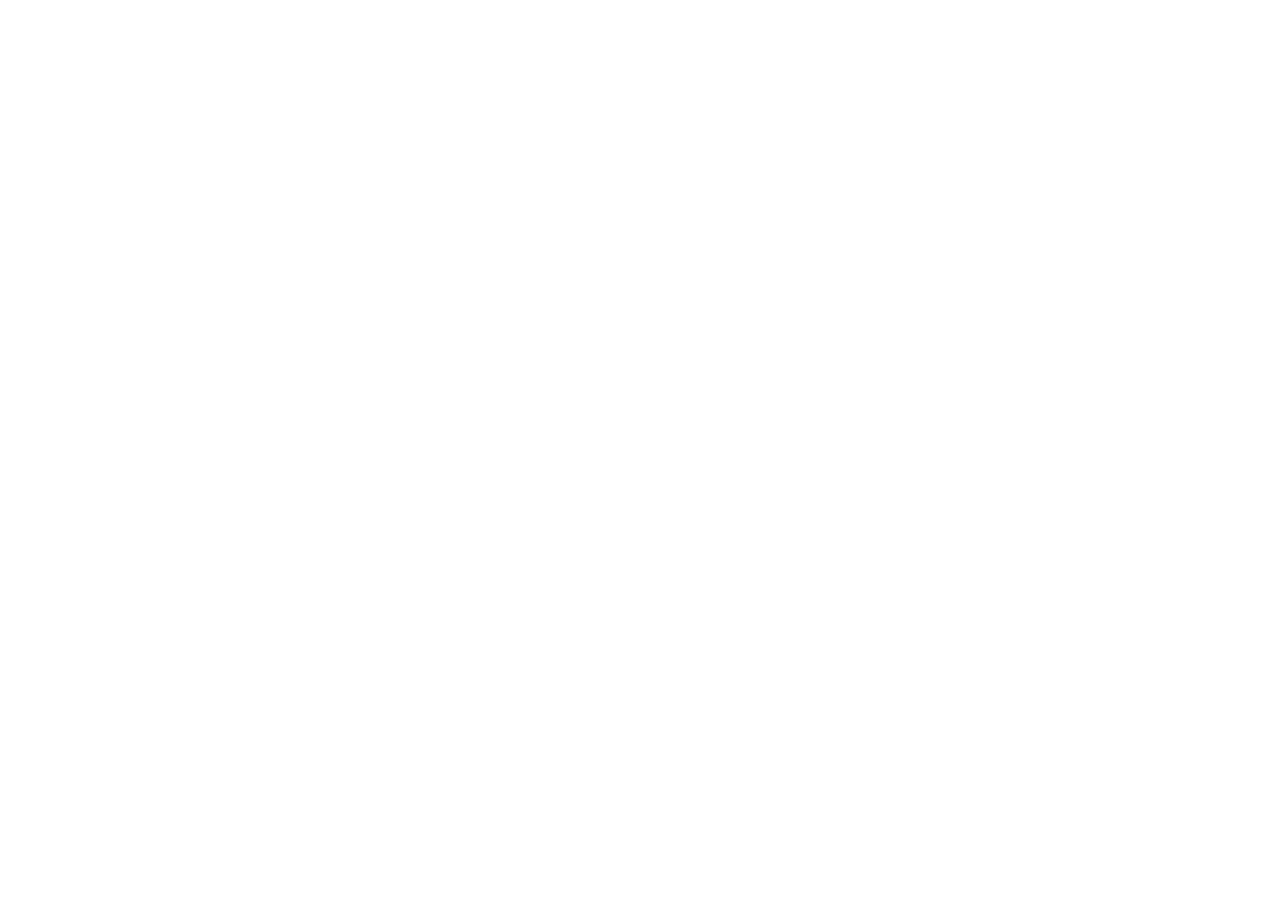
==== index.html @ 38191dbe "Initial commit" ====
<!DOCTYPE html>
<html lang="en">
<head>
  <meta charset="UTF-8">
  <meta http-equiv="X-UA-Compatible" content="IE=edge">
  <meta name="viewport" content="width=device-width, initial-scale=1.0">
  <title>Tegyünk a Bolygónkért</title>
</head>
<body>
  
</body>
</html>
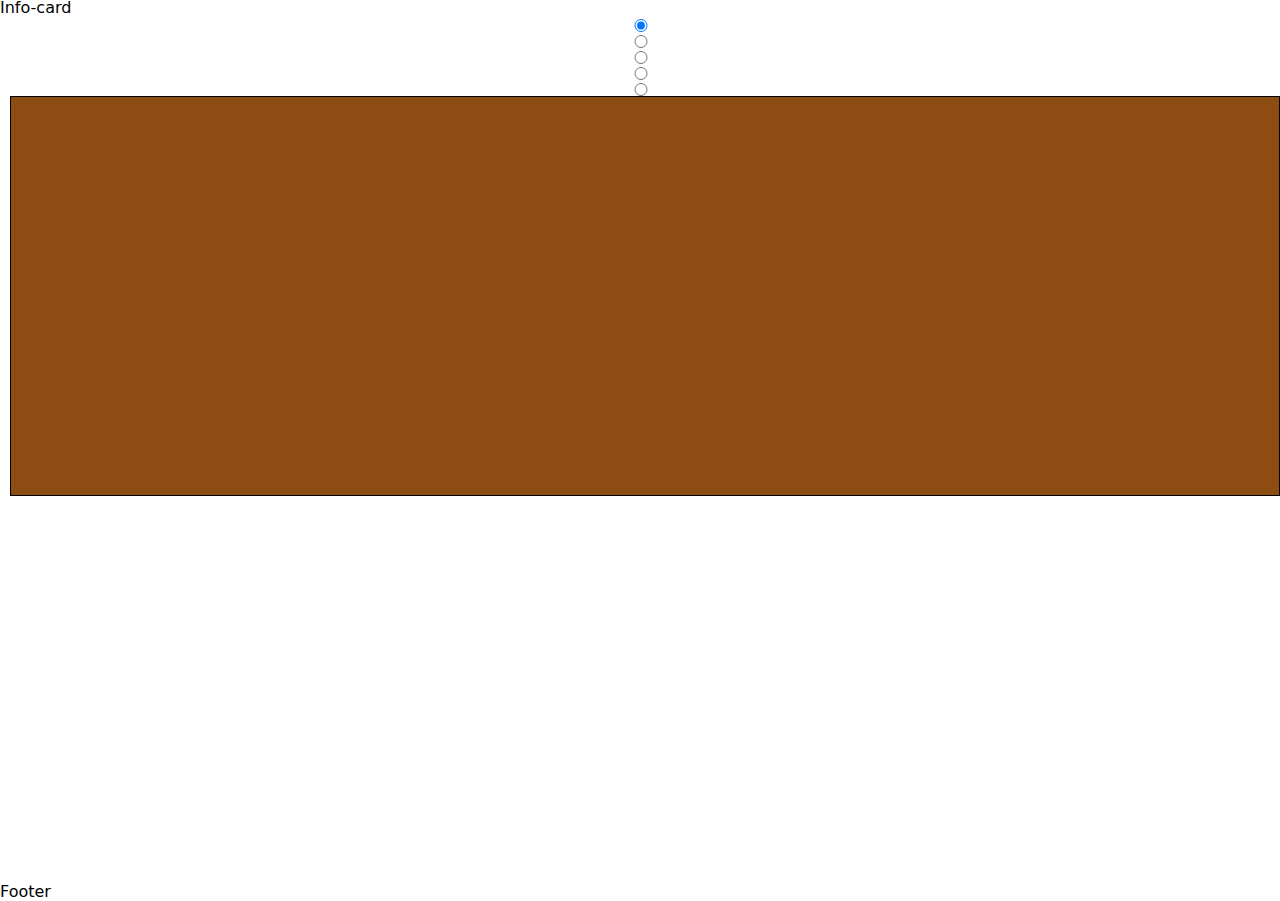
==== commit d6a2ebcf: "Add basic topic tab functionality" ====
--- a/index.html
+++ b/index.html
@@ -5,8 +5,41 @@
   <meta http-equiv="X-UA-Compatible" content="IE=edge">
   <meta name="viewport" content="width=device-width, initial-scale=1.0">
   <title>Tegyünk a Bolygónkért</title>
+  <link rel="stylesheet" href="style.css">
 </head>
 <body>
-  
+  <header>
+    
+  </header>
+
+  <main id="main">
+    <section class="info-class">Info-card</section>
+
+    
+    <input type="radio" value="1" name="topic-tab" id="land" checked />
+    <input type="radio" value="2" name="topic-tab" id="water" />
+    <input type="radio" value="3" name="topic-tab" id="climate" />
+    <input type="radio" value="4" name="topic-tab" id="animals" />
+    <input type="radio" value="5" name="topic-tab" id="substitution" />
+
+    <nav>
+      <label for="land" class="tab-label"></label>
+      <label for="water" class="tab-label"></label>
+      <label for="climate" class="tab-label"></label>
+      <label for="animals" class="tab-label"></label>
+      <label for="substitution" class="tab-label"></label>
+    </nav>
+
+    <section class="land topic"></section>
+    <section class="water topic"></section>
+    <section class="climate topic"></section>
+    <section class="animals topic"></section>
+    <section class="substitution topic"></section>
+    
+  </main>
+
+  <footer id='footer'>
+    <div>Footer</div>
+  </footer>
 </body>
 </html>--- a/style.css
+++ b/style.css
@@ -0,0 +1,120 @@
+/* http://meyerweb.com/eric/tools/css/reset/ 
+   v2.0 | 20110126
+   License: none (public domain)
+*/
+
+html, body, div, span, applet, object, iframe,
+h1, h2, h3, h4, h5, h6, p, blockquote, pre,
+a, abbr, acronym, address, big, cite, code,
+del, dfn, em, img, ins, kbd, q, s, samp,
+small, strike, strong, sub, sup, tt, var,
+b, u, i, center,
+dl, dt, dd, ol, ul, li,
+fieldset, form, label, legend,
+table, caption, tbody, tfoot, thead, tr, th, td,
+article, aside, canvas, details, embed, 
+figure, figcaption, footer, header, hgroup, 
+menu, nav, output, ruby, section, summary,
+time, mark, audio, video {
+	margin: 0;
+	padding: 0;
+	border: 0;
+	font-size: 100%;
+	font: inherit;
+	vertical-align: baseline;
+}
+/* HTML5 display-role reset for older browsers */
+article, aside, details, figcaption, figure, 
+footer, header, hgroup, menu, nav, section {
+	display: block;
+}
+body {
+	line-height: 1;
+}
+ol, ul {
+	list-style: none;
+}
+blockquote, q {
+	quotes: none;
+}
+blockquote:before, blockquote:after,
+q:before, q:after {
+	content: '';
+	content: none;
+}
+table {
+	border-collapse: collapse;
+	border-spacing: 0;
+}
+
+/* End Meyers Reset */
+
+*, *:after, *:before {
+  box-sizing: border-box;
+  -moz-box-sizing: border-box;
+}
+
+/* System Fonts */
+body {
+  font-family: system-ui, "Segoe UI", Roboto, Helvetica, Arial, sans-serif, "Apple Color Emoji", "Segoe UI Emoji", "Segoe UI Symbol";
+}
+
+:root {
+  --clr-accent: #27A1EE;
+  --clr-light-primary: #0A8754;
+  --clr-dark-primary: #004F2D;
+}
+
+
+/* Fluid font-size */
+/* font-size: calc([minimum size] + ([maximum size] - [minimum size]) * ((100vw - [minimum viewport width]) / ([maximum viewport width] - [minimum viewport width]))); */
+
+body {
+  display:flex;
+  flex-direction: column;
+  height: 100vh;
+}
+
+main {
+  flex: 1;
+  display: flex;
+  flex-direction: column;
+}
+
+.topic {
+  min-height: 400px;
+  border: 1px solid black;
+}
+
+.topic {
+  display: none;
+}
+
+.land {
+  background-color: rgb(141, 76, 18);
+}
+
+.water {
+  background-color: rgb(7, 149, 225);
+}
+
+.climate {
+  background-color: skyblue;
+}
+
+.animals {
+  background-color: rgb(229, 158, 26);
+}
+
+.substitution {
+  background-color: #0A8754;
+}
+
+#land:checked ~ .land.topic,
+#water:checked ~ .water.topic,
+#climate:checked ~ .climate.topic,
+#animals:checked ~ .animals.topic,
+#substitution:checked ~ .substitution.topic {
+  margin-left: 10px;
+  display: block;
+}
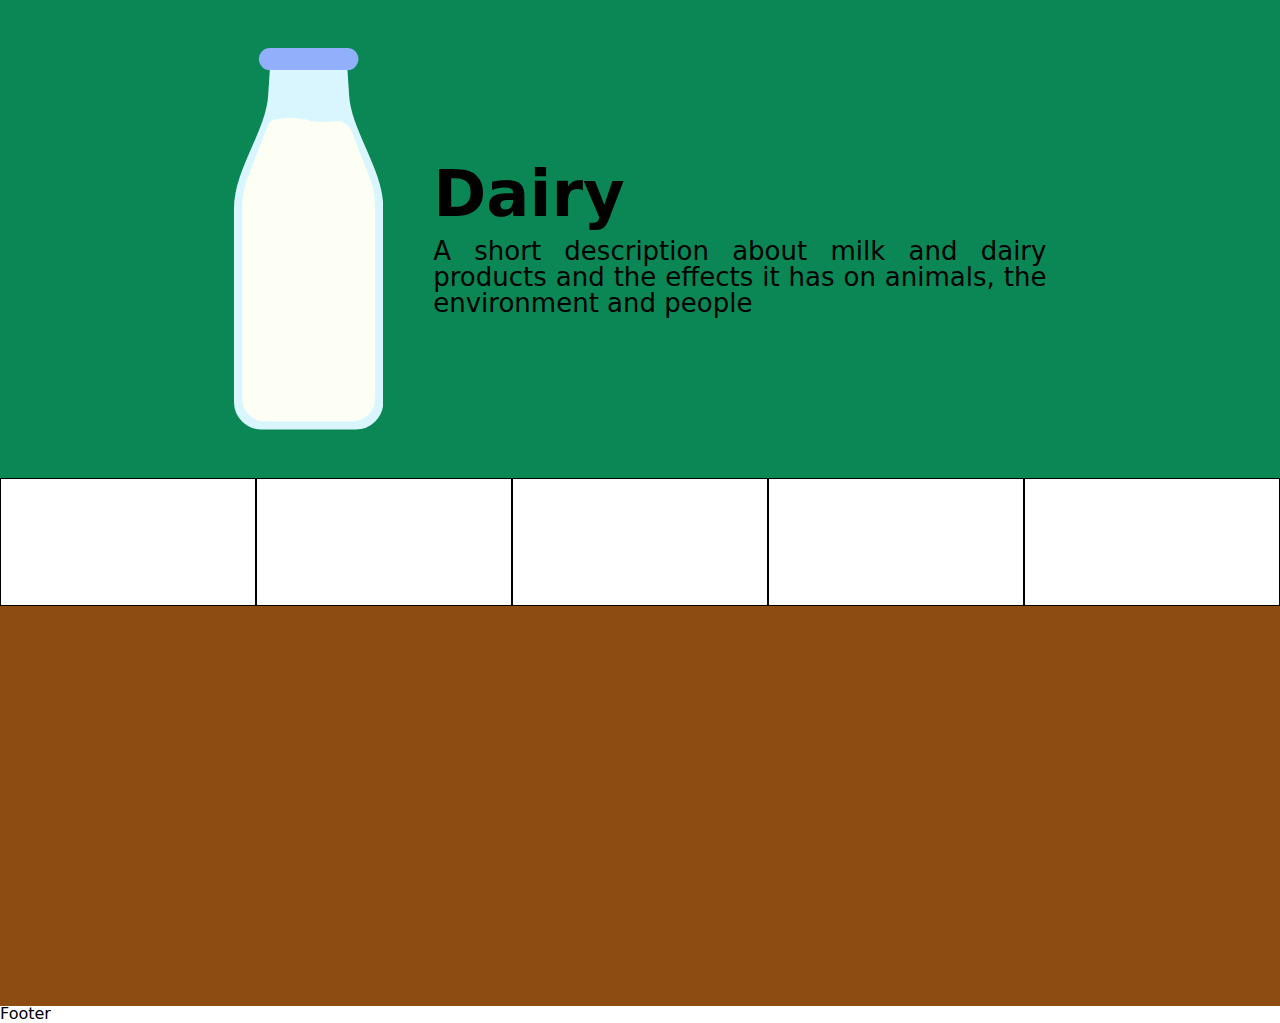
==== commit 69ca87fd: "Add info card with milk svg" ====
--- a/index.html
+++ b/index.html
@@ -13,9 +13,28 @@
   </header>
 
   <main id="main">
-    <section class="info-class">Info-card</section>
+    <section class="info-card">
+      <div class="description">
+        <svg viewBox="0 0 27 69" xmlns="http://www.w3.org/2000/svg">
+          <g id="milk-bottle" clip-path="url(#clip0_7_7)">
+            <path id="bottle" d="M1 28.9212V64C1 66.2091 2.79086 68 5 68H22C24.2091 68 26 66.2091 26 64V28.9212C26 22.2938 20.2058 15.2641 19.8226 8.64774C19.7824 7.95286 19.7404 7.23419 19.6782 6.5C19.5 4.39583 19.4949 4.16421 19.4949 2H13.4949H7.49489C7.49489 4.16421 7.5 4.39583 7.32182 6.5C7.25964 7.23419 7.21764 7.95286 7.1774 8.64774C6.79423 15.2641 1 22.2937 1 28.9212Z" fill="#D9F6FF" stroke="#D9F6FF" stroke-width="2" stroke-linejoin="round"/>
+            <path id="bottle-cap" d="M6.5 2H20.5" stroke="#91AFFB" stroke-width="4" stroke-linecap="round"/>
+            <path id="bottle-milk" d="M1.5 28.5995C1.5 26.8812 1.81633 25.1776 2.43316 23.5738L6.06328 14.1355C6.33156 13.4379 6.96635 12.9482 7.70911 12.8657L9.01818 12.7202C10.3304 12.5744 11.6577 12.6462 12.9465 12.9326L13.4628 13.0473C14.8123 13.3472 16.201 13.4299 17.5765 13.2924L18.2229 13.2277C19.5677 13.0932 20.8363 13.8745 21.3215 15.1359L24.5668 23.5738C25.1837 25.1776 25.5 26.8812 25.5 28.5995V63.5C25.5 65.7091 23.7091 67.5 21.5 67.5H5.5C3.29086 67.5 1.5 65.7091 1.5 63.5L1.5 28.5995Z" fill="#FDFFF5"/>
+          </g>
+        </svg>               
+        <div class="text">
+          <h1>Dairy</h1>
+          <p>A short description about milk and dairy products and the effects it has on animals, the environment and people</p>
+        </div>
+      </div>
+      <!-- <ul class="data">
+        <li>Lorem ipsum dolor sit amet consectetur adipisicing elit. Accusantium, cupiditate!</li>
+        <li>Lorem ipsum dolor sit amet consectetur adipisicing elit. Accusantium, cupiditate!</li>
+        <li>Lorem ipsum dolor sit amet consectetur adipisicing elit. Accusantium, cupiditate!</li>
+        <li>Lorem ipsum dolor sit amet consectetur adipisicing elit. Accusantium, cupiditate!</li>
+      </ul> -->
+    </section>
 
-    
     <input type="radio" value="1" name="topic-tab" id="land" checked />
     <input type="radio" value="2" name="topic-tab" id="water" />
     <input type="radio" value="3" name="topic-tab" id="climate" />
@@ -23,18 +42,38 @@
     <input type="radio" value="5" name="topic-tab" id="substitution" />
 
     <nav>
-      <label for="land" class="tab-label"></label>
-      <label for="water" class="tab-label"></label>
-      <label for="climate" class="tab-label"></label>
-      <label for="animals" class="tab-label"></label>
-      <label for="substitution" class="tab-label"></label>
+      <label for="land" class="tab-label">
+        <span class="svg"></span>
+      </label>
+      <label for="water" class="tab-label">
+        <span class="svg"></span>
+      </label>
+      <label for="climate" class="tab-label">
+        <span class="svg"></span>
+      </label>
+      <label for="animals" class="tab-label">
+        <span class="svg"></span>
+      </label>
+      <label for="substitution" class="tab-label">
+        <span class="svg"></span>
+      </label>
     </nav>
 
-    <section class="land topic"></section>
-    <section class="water topic"></section>
-    <section class="climate topic"></section>
-    <section class="animals topic"></section>
-    <section class="substitution topic"></section>
+    <section class="land topic">
+      
+    </section>
+    <section class="water topic">
+
+    </section>
+    <section class="climate topic">
+
+    </section>
+    <section class="animals topic">
+
+    </section>
+    <section class="substitution topic">
+
+    </section>
     
   </main>
 
--- a/style.css
+++ b/style.css
@@ -69,6 +69,7 @@
 /* Fluid font-size */
 /* font-size: calc([minimum size] + ([maximum size] - [minimum size]) * ((100vw - [minimum viewport width]) / ([maximum viewport width] - [minimum viewport width]))); */
 
+
 body {
   display:flex;
   flex-direction: column;
@@ -79,14 +80,109 @@
   flex: 1;
   display: flex;
   flex-direction: column;
-}
+  padding: 0;
+}
+
+/* Info Card Section */
+
+.info-card {
+  display: flex;
+  flex-wrap: wrap;
+  padding: 48px calc(30px + 6vw);
+  gap: 16px;
+  background-color: var(--clr-light-primary);
+}
+
+
+.description {
+  display: flex;
+  flex: 1 0 50%;
+  justify-content: center;
+  align-items: center;
+  gap: calc(12px + 3vw);
+}
+
+.description svg {
+  aspect-ratio: 27 / 69;
+  flex: 0 0 14%;
+  min-width: 60px;
+}
+
+.text {
+  flex: 0 0 70%;
+  text-align: justify;
+  max-width: calc(50% + 80px);
+}
+
+.text h1 {
+  font-weight: 600;
+  font-size: clamp(1.5rem, 0.6667rem + 4.1667vw, 4rem);
+  margin-bottom: 12px;
+}
+
+.text p {
+  font-size: clamp(0.875rem, 0.625rem + 1.25vw, 1.625rem);
+}
+
+.data {
+  flex: 1 0 48%;
+  margin: auto;
+  display: flex;
+  flex-direction: column;
+  justify-content: center;
+  align-items: center;
+  border: 2px solid black;
+  border-radius: 12px;
+}
+
+.data li {
+  font-size: clamp(0.75rem, 0.625rem + 0.625vw, 1.125rem);
+  text-align: justify;
+  max-width: 90vw;
+  margin: 4px 0;
+}
+.data li::before {
+  content: "";
+  display: inline-block;
+  width: 10px;
+  background-color: #009933;
+  height: 10px;
+  margin-right: 4px;
+  border-radius: 50%;
+}
+
+/* ###########
+Clickable Tabs
+############## */
+
+input {
+  display: none;
+}
+
+nav {
+  width: 100%;
+  display: flex;
+}
+
+.tab-label {
+  display: block;
+  flex: 1 0 20%;
+}
+
+.svg {
+  border: 1px solid black;
+  aspect-ratio: calc(4/2);
+  display: block;
+  width: 100%;
+}
+
+
+/* Tab Content */
 
 .topic {
   min-height: 400px;
-  border: 1px solid black;
-}
-
-.topic {
+  width: 100vw;
+
   display: none;
 }
 
@@ -115,6 +211,5 @@
 #climate:checked ~ .climate.topic,
 #animals:checked ~ .animals.topic,
 #substitution:checked ~ .substitution.topic {
-  margin-left: 10px;
   display: block;
-}
+}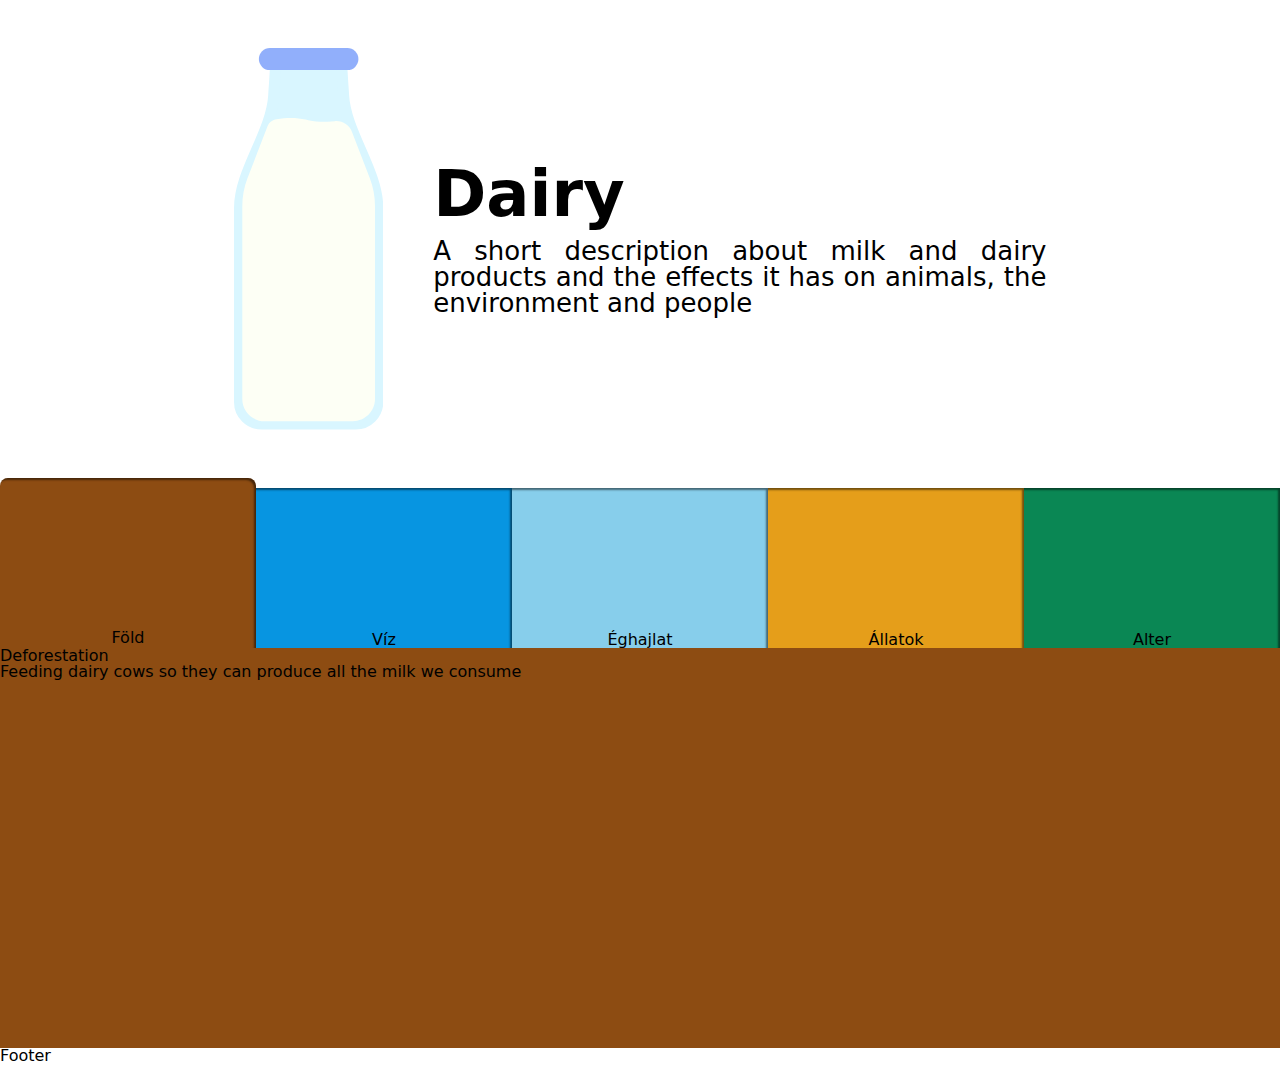
==== commit d00f5386: "Add some styling to tab labels" ====
--- a/index.html
+++ b/index.html
@@ -43,24 +43,25 @@
 
     <nav>
       <label for="land" class="tab-label">
-        <span class="svg"></span>
+        <div class="svg"><span>Föld</span></div>
       </label>
       <label for="water" class="tab-label">
-        <span class="svg"></span>
+        <div class="svg"><span>Víz</span></div>
       </label>
       <label for="climate" class="tab-label">
-        <span class="svg"></span>
+        <div class="svg"><span>Éghajlat</span></div>
       </label>
       <label for="animals" class="tab-label">
-        <span class="svg"></span>
+        <div class="svg"><span>Állatok</span></div>
       </label>
       <label for="substitution" class="tab-label">
-        <span class="svg"></span>
+        <div class="svg"><span>Alter</span></div>
       </label>
     </nav>
 
     <section class="land topic">
-      
+      <h2>Deforestation</h2>
+      <p>Feeding dairy cows so they can produce all the milk we consume</p>
     </section>
     <section class="water topic">
 
--- a/style.css
+++ b/style.css
@@ -90,7 +90,7 @@
   flex-wrap: wrap;
   padding: 48px calc(30px + 6vw);
   gap: 16px;
-  background-color: var(--clr-light-primary);
+  /* background-color: var(--clr-light-primary); */
 }
 
 
@@ -121,10 +121,10 @@
 }
 
 .text p {
-  font-size: clamp(0.875rem, 0.625rem + 1.25vw, 1.625rem);
-}
-
-.data {
+  font-size: clamp(1.125rem, 0.9583rem + 0.8333vw, 1.625rem);
+}
+
+/* .data {
   flex: 1 0 48%;
   margin: auto;
   display: flex;
@@ -149,7 +149,7 @@
   height: 10px;
   margin-right: 4px;
   border-radius: 50%;
-}
+} */
 
 /* ###########
 Clickable Tabs
@@ -162,6 +162,9 @@
 nav {
   width: 100%;
   display: flex;
+  border-radius: 8px 8px 0 0;
+  /* clip-path: fill-box; */
+  /* margin-bottom: -10px; */
 }
 
 .tab-label {
@@ -170,20 +173,75 @@
 }
 
 .svg {
-  border: 1px solid black;
-  aspect-ratio: calc(4/2);
-  display: block;
+  /* border: 1px solid red; */
   width: 100%;
-}
-
-
-/* Tab Content */
+  box-shadow: -2px 2px 2px rgba(0, 0, 0, 0.5) inset;
+  position: relative;
+  top:10px;
+  transition: all 0.25s;
+}
+
+.svg {
+  text-align: center;
+  width: 100%;
+  aspect-ratio: calc(3/2);
+  /* border: 1px solid black; */
+  display: flex;
+  justify-content: center;
+  align-items: flex-end;
+  padding-bottom: 10px;
+
+}
+
+[for='land']>.svg {
+  background-color: rgb(141, 76, 18);
+}
+
+
+[for='water']>.svg {
+  background-color: rgb(7, 149, 225);
+}
+
+[for='climate']>.svg {
+  background-color: skyblue;
+}
+
+[for='animals']>.svg {
+  background-color: rgb(229, 158, 26);
+}
+
+[for='substitution']>.svg {
+  background-color: #0A8754;
+}
+
+[for='land']:hover>.svg,
+#land:checked ~ nav [for='land']>.svg,
+[for='water']:hover>.svg,
+#water:checked ~ nav [for='water']>.svg,
+[for='climate']:hover>.svg,
+#climate:checked ~ nav [for='climate']>.svg,
+[for='animals']:hover>.svg,
+#animals:checked ~ nav [for='animals']>.svg,
+[for='substitution']:hover>.svg,
+#substitution:checked ~ nav [for='substitution']>.svg {
+  top:0px;
+  border-radius: 8px 8px 0 0;
+  /* box-shadow: 1px -1px 1px rgba(0, 0, 0, 0.5); */
+  padding-bottom: 2px;
+  transition: all 0.25s;
+}
+
+/* ########
+Tab Content
+########### */
 
 .topic {
   min-height: 400px;
   width: 100vw;
+  margin-top: 0px;
 
   display: none;
+  z-index: 2;
 }
 
 .land {
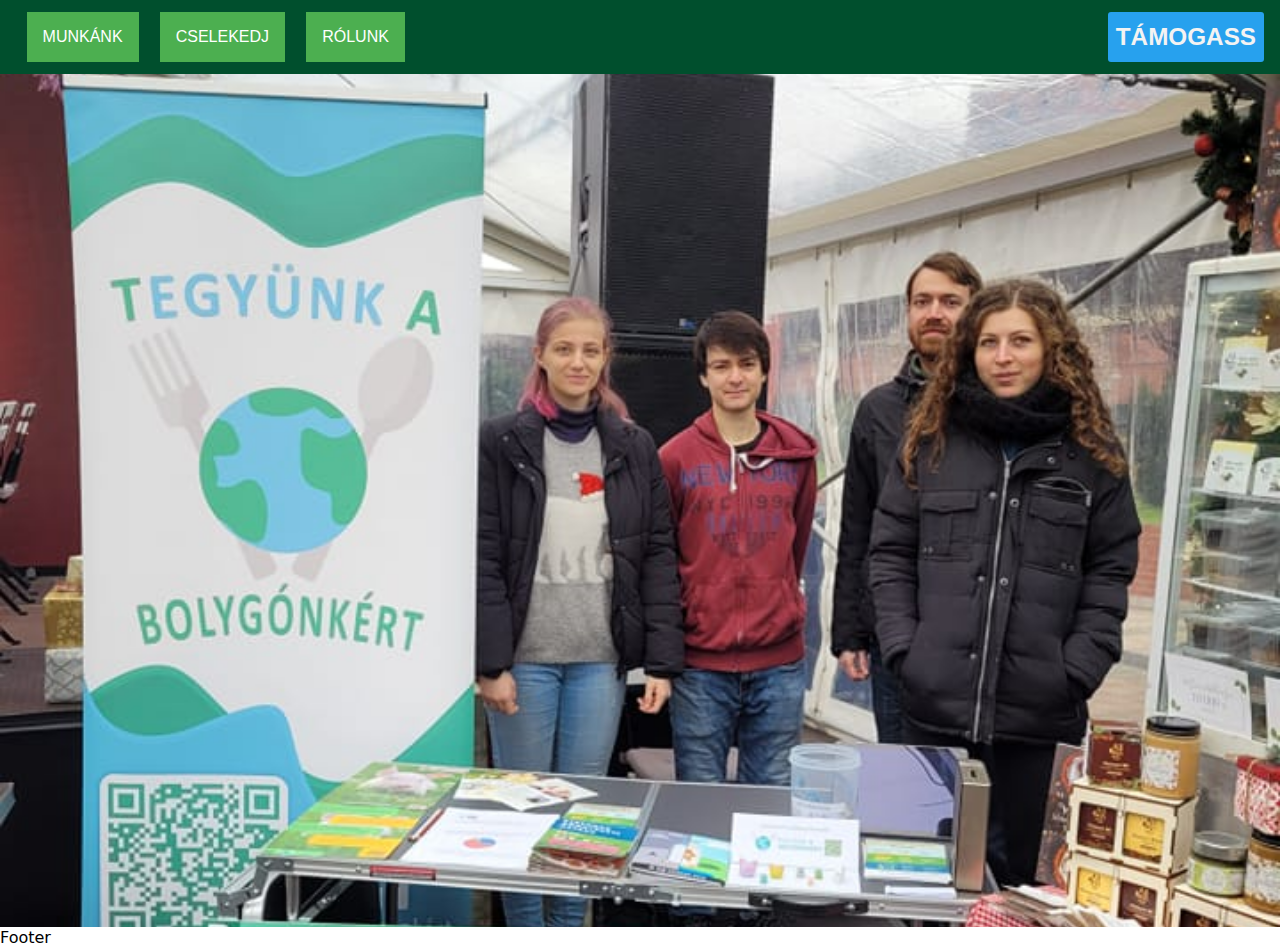
==== commit 323ec23b: "Add Home page with dropdown header menu" ====
--- a/index.html
+++ b/index.html
@@ -5,81 +5,66 @@
   <meta http-equiv="X-UA-Compatible" content="IE=edge">
   <meta name="viewport" content="width=device-width, initial-scale=1.0">
   <title>Tegyünk a Bolygónkért</title>
-  <link rel="stylesheet" href="style.css">
+  <link rel="stylesheet" href="styles/home.css">
 </head>
 <body>
   <header>
-    
+    <nav>
+      <ul class="header-menu">
+        <li>
+          <div class="dropdown">
+            <button class="dropbtn">MUNKÁNK</button>
+            <div class="dropdown-content">
+              <div class="dropdown-wrapper">
+                <div class="left">
+                  <p>Amivel Törődünk</p>
+                  <a href="#">Állatok</a>
+                  <a href="#">Környezet</a>
+                  <a href="#">Emberek</a>
+                </div>
+                <div class="right">
+                  <p>Amiket Teszünk</p>
+                  <a href="/milk.html">Információ</a>
+                  <a href="#">Oktatás</a>
+                </div>
+              </div>
+            </div>
+          </div>
+        </li>
+        <li>
+          <div class="dropdown">
+            <button class="dropbtn">CSELEKEDJ</button>
+            <div class="dropdown-content">
+              <a href="#">Csatlakozz</a>
+              <a href="#">Link 2</a>
+              <a href="#">Link 3</a>
+            </div>
+          </div>
+        </li>
+        <li>
+          <div class="dropdown">
+            <button class="dropbtn">RÓLUNK</button>
+            <div class="dropdown-content">
+              <a href="#">Link 1</a>
+              <a href="#">Link 2</a>
+              <a href="#">Link 3</a>
+            </div>
+          </div>
+        </li>
+      </ul>
+      <button class="donate-button">TÁMOGASS</button>
+    </nav>
   </header>
 
-  <main id="main">
-    <section class="info-card">
-      <div class="description">
-        <svg viewBox="0 0 27 69" xmlns="http://www.w3.org/2000/svg">
-          <g id="milk-bottle" clip-path="url(#clip0_7_7)">
-            <path id="bottle" d="M1 28.9212V64C1 66.2091 2.79086 68 5 68H22C24.2091 68 26 66.2091 26 64V28.9212C26 22.2938 20.2058 15.2641 19.8226 8.64774C19.7824 7.95286 19.7404 7.23419 19.6782 6.5C19.5 4.39583 19.4949 4.16421 19.4949 2H13.4949H7.49489C7.49489 4.16421 7.5 4.39583 7.32182 6.5C7.25964 7.23419 7.21764 7.95286 7.1774 8.64774C6.79423 15.2641 1 22.2937 1 28.9212Z" fill="#D9F6FF" stroke="#D9F6FF" stroke-width="2" stroke-linejoin="round"/>
-            <path id="bottle-cap" d="M6.5 2H20.5" stroke="#91AFFB" stroke-width="4" stroke-linecap="round"/>
-            <path id="bottle-milk" d="M1.5 28.5995C1.5 26.8812 1.81633 25.1776 2.43316 23.5738L6.06328 14.1355C6.33156 13.4379 6.96635 12.9482 7.70911 12.8657L9.01818 12.7202C10.3304 12.5744 11.6577 12.6462 12.9465 12.9326L13.4628 13.0473C14.8123 13.3472 16.201 13.4299 17.5765 13.2924L18.2229 13.2277C19.5677 13.0932 20.8363 13.8745 21.3215 15.1359L24.5668 23.5738C25.1837 25.1776 25.5 26.8812 25.5 28.5995V63.5C25.5 65.7091 23.7091 67.5 21.5 67.5H5.5C3.29086 67.5 1.5 65.7091 1.5 63.5L1.5 28.5995Z" fill="#FDFFF5"/>
-          </g>
-        </svg>               
-        <div class="text">
-          <h1>Dairy</h1>
-          <p>A short description about milk and dairy products and the effects it has on animals, the environment and people</p>
-        </div>
-      </div>
-      <!-- <ul class="data">
-        <li>Lorem ipsum dolor sit amet consectetur adipisicing elit. Accusantium, cupiditate!</li>
-        <li>Lorem ipsum dolor sit amet consectetur adipisicing elit. Accusantium, cupiditate!</li>
-        <li>Lorem ipsum dolor sit amet consectetur adipisicing elit. Accusantium, cupiditate!</li>
-        <li>Lorem ipsum dolor sit amet consectetur adipisicing elit. Accusantium, cupiditate!</li>
-      </ul> -->
+  <main>
+    <section class="hero">
+      <img src="/assets/hero-asztal.jpg" alt="">
     </section>
-
-    <input type="radio" value="1" name="topic-tab" id="land" checked />
-    <input type="radio" value="2" name="topic-tab" id="water" />
-    <input type="radio" value="3" name="topic-tab" id="climate" />
-    <input type="radio" value="4" name="topic-tab" id="animals" />
-    <input type="radio" value="5" name="topic-tab" id="substitution" />
-
-    <nav>
-      <label for="land" class="tab-label">
-        <div class="svg"><span>Föld</span></div>
-      </label>
-      <label for="water" class="tab-label">
-        <div class="svg"><span>Víz</span></div>
-      </label>
-      <label for="climate" class="tab-label">
-        <div class="svg"><span>Éghajlat</span></div>
-      </label>
-      <label for="animals" class="tab-label">
-        <div class="svg"><span>Állatok</span></div>
-      </label>
-      <label for="substitution" class="tab-label">
-        <div class="svg"><span>Alter</span></div>
-      </label>
-    </nav>
-
-    <section class="land topic">
-      <h2>Deforestation</h2>
-      <p>Feeding dairy cows so they can produce all the milk we consume</p>
-    </section>
-    <section class="water topic">
-
-    </section>
-    <section class="climate topic">
-
-    </section>
-    <section class="animals topic">
-
-    </section>
-    <section class="substitution topic">
-
-    </section>
-    
   </main>
 
-  <footer id='footer'>
-    <div>Footer</div>
+  <footer>
+    Footer
   </footer>
+
 </body>
 </html>--- a/styles/home.css
+++ b/styles/home.css
@@ -0,0 +1,191 @@
+/* http://meyerweb.com/eric/tools/css/reset/ 
+   v2.0 | 20110126
+   License: none (public domain)
+*/
+
+html, body, div, span, applet, object, iframe,
+h1, h2, h3, h4, h5, h6, p, blockquote, pre,
+a, abbr, acronym, address, big, cite, code,
+del, dfn, em, img, ins, kbd, q, s, samp,
+small, strike, strong, sub, sup, tt, var,
+b, u, i, center,
+dl, dt, dd, ol, ul, li,
+fieldset, form, label, legend,
+table, caption, tbody, tfoot, thead, tr, th, td,
+article, aside, canvas, details, embed, 
+figure, figcaption, footer, header, hgroup, 
+menu, nav, output, ruby, section, summary,
+time, mark, audio, video {
+	margin: 0;
+	padding: 0;
+	border: 0;
+	font-size: 100%;
+	font: inherit;
+	vertical-align: baseline;
+}
+/* HTML5 display-role reset for older browsers */
+article, aside, details, figcaption, figure, 
+footer, header, hgroup, menu, nav, section {
+	display: block;
+}
+body {
+	line-height: 1;
+}
+ol, ul {
+	list-style: none;
+}
+blockquote, q {
+	quotes: none;
+}
+blockquote:before, blockquote:after,
+q:before, q:after {
+	content: '';
+	content: none;
+}
+table {
+	border-collapse: collapse;
+	border-spacing: 0;
+}
+
+/* End Meyers Reset */
+/* Custom Reset */
+
+a {
+  color: inherit;
+  text-decoration: none;
+}
+
+button {
+  margin: 0;
+  padding: 0;
+  border: 0;
+
+}
+
+*, *:after, *:before {
+  box-sizing: border-box;
+  -moz-box-sizing: border-box;
+}
+
+/* System Fonts */
+body {
+  font-family: system-ui, "Segoe UI", Roboto, Helvetica, Arial, sans-serif, "Apple Color Emoji", "Segoe UI Emoji", "Segoe UI Symbol";
+  display: flex;
+  min-height: 100vh;
+  flex-direction: column;
+}
+
+main {
+  flex-grow: 1;
+}
+
+:root {
+  --clr-accent: #27A1EE;
+  --clr-light-primary: #0A8754;
+  --clr-dark-primary: #004F2D;
+}
+
+
+/* ####
+Header
+#### */
+
+header * {
+  /* border: 1px solid black; */
+}
+
+header {
+  background-color: var(--clr-dark-primary);
+  color: #f3f3f3;
+  padding: 12px 16px;
+  font-weight: 600;
+  font-size: clamp(0.875rem, 0.6607rem + 1.0714vw, 1.625rem);
+}
+
+header>nav{
+  display: flex;
+  justify-content: space-between;
+}
+
+.header-menu {
+  display: flex;
+}
+
+.header-menu li{
+  margin: auto clamp(0.125rem, -0.0536rem + 0.8929vw, 0.75rem);
+}
+
+/* DROPDOWN */
+.dropbtn {
+  background-color: #4CAF50;
+  color: white;
+  padding: 16px;
+  font-size: 16px;
+  border: none;
+  cursor: pointer;
+}
+
+.dropdown {
+  position: relative;
+  display: inline-block;
+}
+
+.dropdown-content {
+  display: none;
+  position: absolute;
+  background-color: #f9f9f9;
+  color: black;
+  min-width: 160px;
+  box-shadow: 0px 8px 16px 0px rgba(0,0,0,0.2);
+  z-index: 1;
+}
+
+.dropdown-wrapper {
+  display: flex;
+  gap: 24px;
+}
+
+.dropdown-content p,
+.dropdown-content a {
+  color: black;
+  padding: 12px 16px;
+  text-decoration: none;
+  display: block;
+  width: max-content;
+}
+
+.dropdown-content a:hover {background-color: #f1f1f1}
+
+/* Show the dropdown menu on hover */
+.dropdown:hover .dropdown-content {
+  display: block;
+}
+
+/* Change the background color of the dropdown button when the dropdown content is shown */
+.dropdown:hover .dropbtn {
+  background-color: #3e8e41;
+}
+
+/* DROPDOWN END */
+
+.donate-button {
+  color: inherit;
+  font-weight: inherit;
+  font-size: inherit;
+  background-color: var(--clr-accent);
+  border-radius: 3px;
+  padding: 4px 8px;
+}
+
+
+/* ####
+Hero
+#### */
+
+.hero img{
+  width: 100%;
+  aspect-ratio: 3 / 2;
+  object-fit: cover;
+  object-position: 0 38%;
+
+}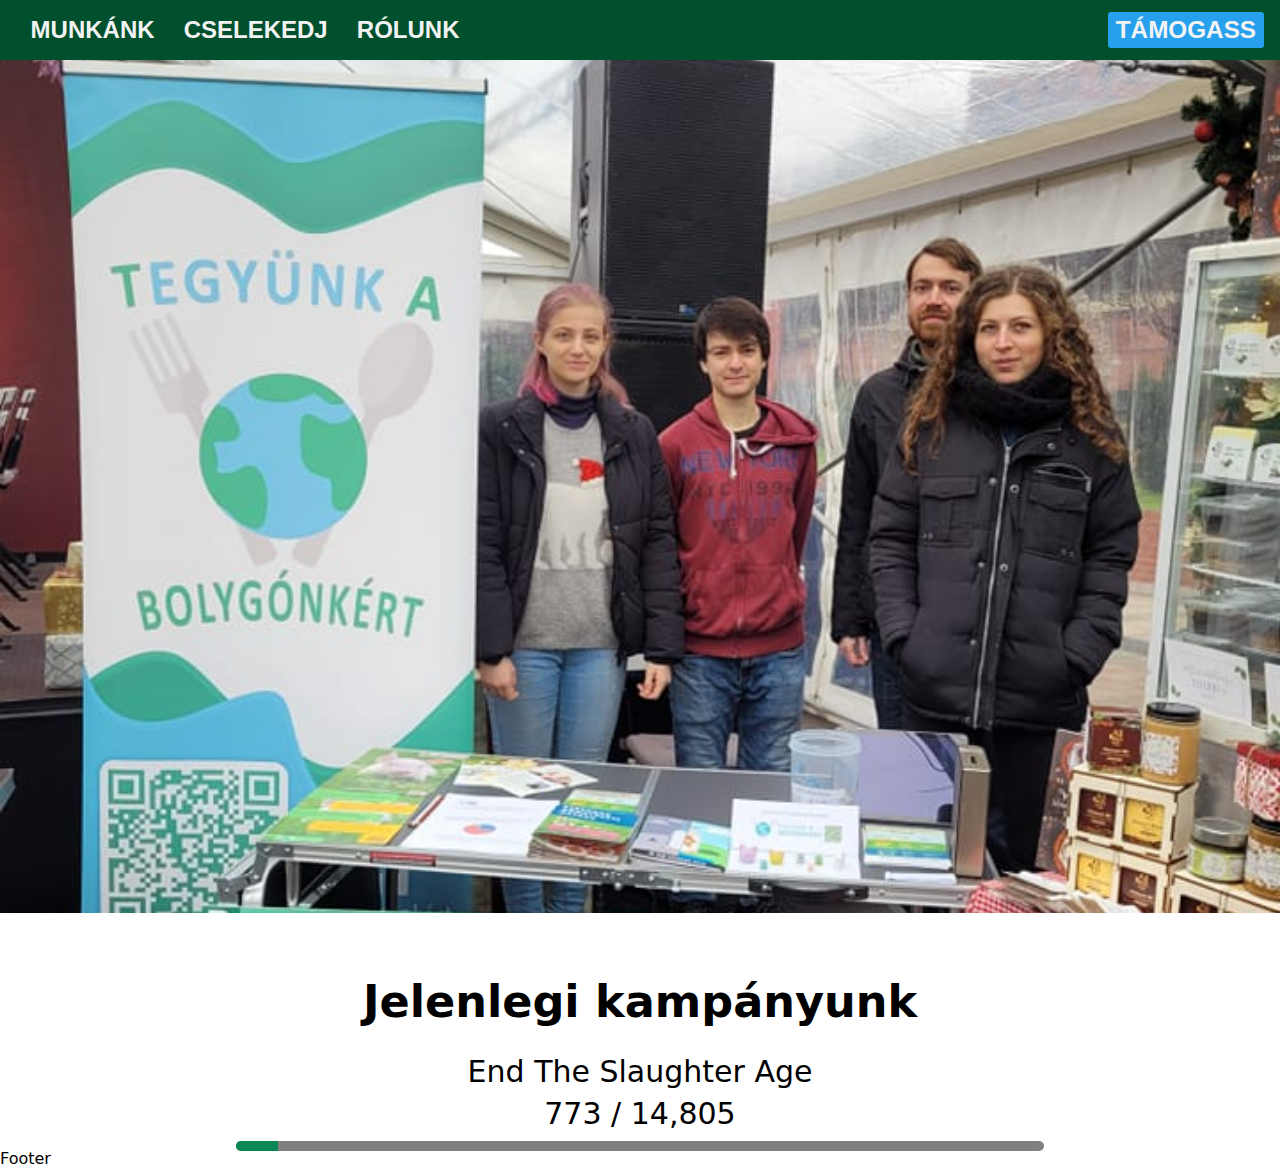
==== commit 27d2e786: "Add petition section with progress bar" ====
--- a/index.html
+++ b/index.html
@@ -60,6 +60,19 @@
     <section class="hero">
       <img src="/assets/hero-asztal.jpg" alt="">
     </section>
+
+    <section class="feature">
+      <h2>Jelenlegi kampányunk</h2>
+      <p class="petition">
+        End The Slaughter Age
+      </p>
+      <p class="petition">
+        773 / 14,805
+      </p>
+      <div class="progress">
+        <div class="progress-content"></div>
+      </div>
+    </section>
   </main>
 
   <footer>
--- a/styles/home.css
+++ b/styles/home.css
@@ -83,6 +83,7 @@
   --clr-accent: #27A1EE;
   --clr-light-primary: #0A8754;
   --clr-dark-primary: #004F2D;
+  --petition-progress: calc((773 / 14805)*100%)
 }
 
 
@@ -109,20 +110,27 @@
 
 .header-menu {
   display: flex;
+  flex-wrap: wrap;
 }
 
 .header-menu li{
-  margin: auto clamp(0.125rem, -0.0536rem + 0.8929vw, 0.75rem);
+  margin: auto clamp(0.375rem, 0.1964rem + 0.8929vw, 1rem);
 }
 
 /* DROPDOWN */
 .dropbtn {
-  background-color: #4CAF50;
+  background-color: rgba(0,0,0,0);
   color: white;
-  padding: 16px;
-  font-size: 16px;
   border: none;
   cursor: pointer;
+
+
+  transform: scale(1);
+  transition: transform 0.5s;
+
+  color: inherit;
+  font-weight: inherit;
+  font-size: clamp(0.75rem, 0.5rem + 1.25vw, 1.625rem);
 }
 
 .dropdown {
@@ -163,7 +171,8 @@
 
 /* Change the background color of the dropdown button when the dropdown content is shown */
 .dropdown:hover .dropbtn {
-  background-color: #3e8e41;
+  transform: scale(1.1);
+  transition: transform 0.5s;
 }
 
 /* DROPDOWN END */
@@ -188,4 +197,35 @@
   object-fit: cover;
   object-position: 0 38%;
 
+}
+
+/* #############
+Current Campaign
+############# */
+
+.feature h2 {
+  font-weight: 800;
+  font-size: clamp(1.5rem, 1.0714rem + 2.1429vw, 3rem);
+  text-align: center;
+  margin: 64px auto 32px auto;
+}
+
+.petition {
+  text-align: center;
+  margin-bottom: 12px;
+  font-size: clamp(1.125rem, 0.875rem + 1.25vw, 2rem);
+}
+
+.progress {
+  height: 10px;
+  background-color: grey;
+  margin: 0 calc(20% - 20px);
+  border-radius: 20px;
+  overflow: hidden;
+}
+
+.progress-content {
+  height: 100%;
+  width: var(--petition-progress);
+  background-color: #0A8754;
 }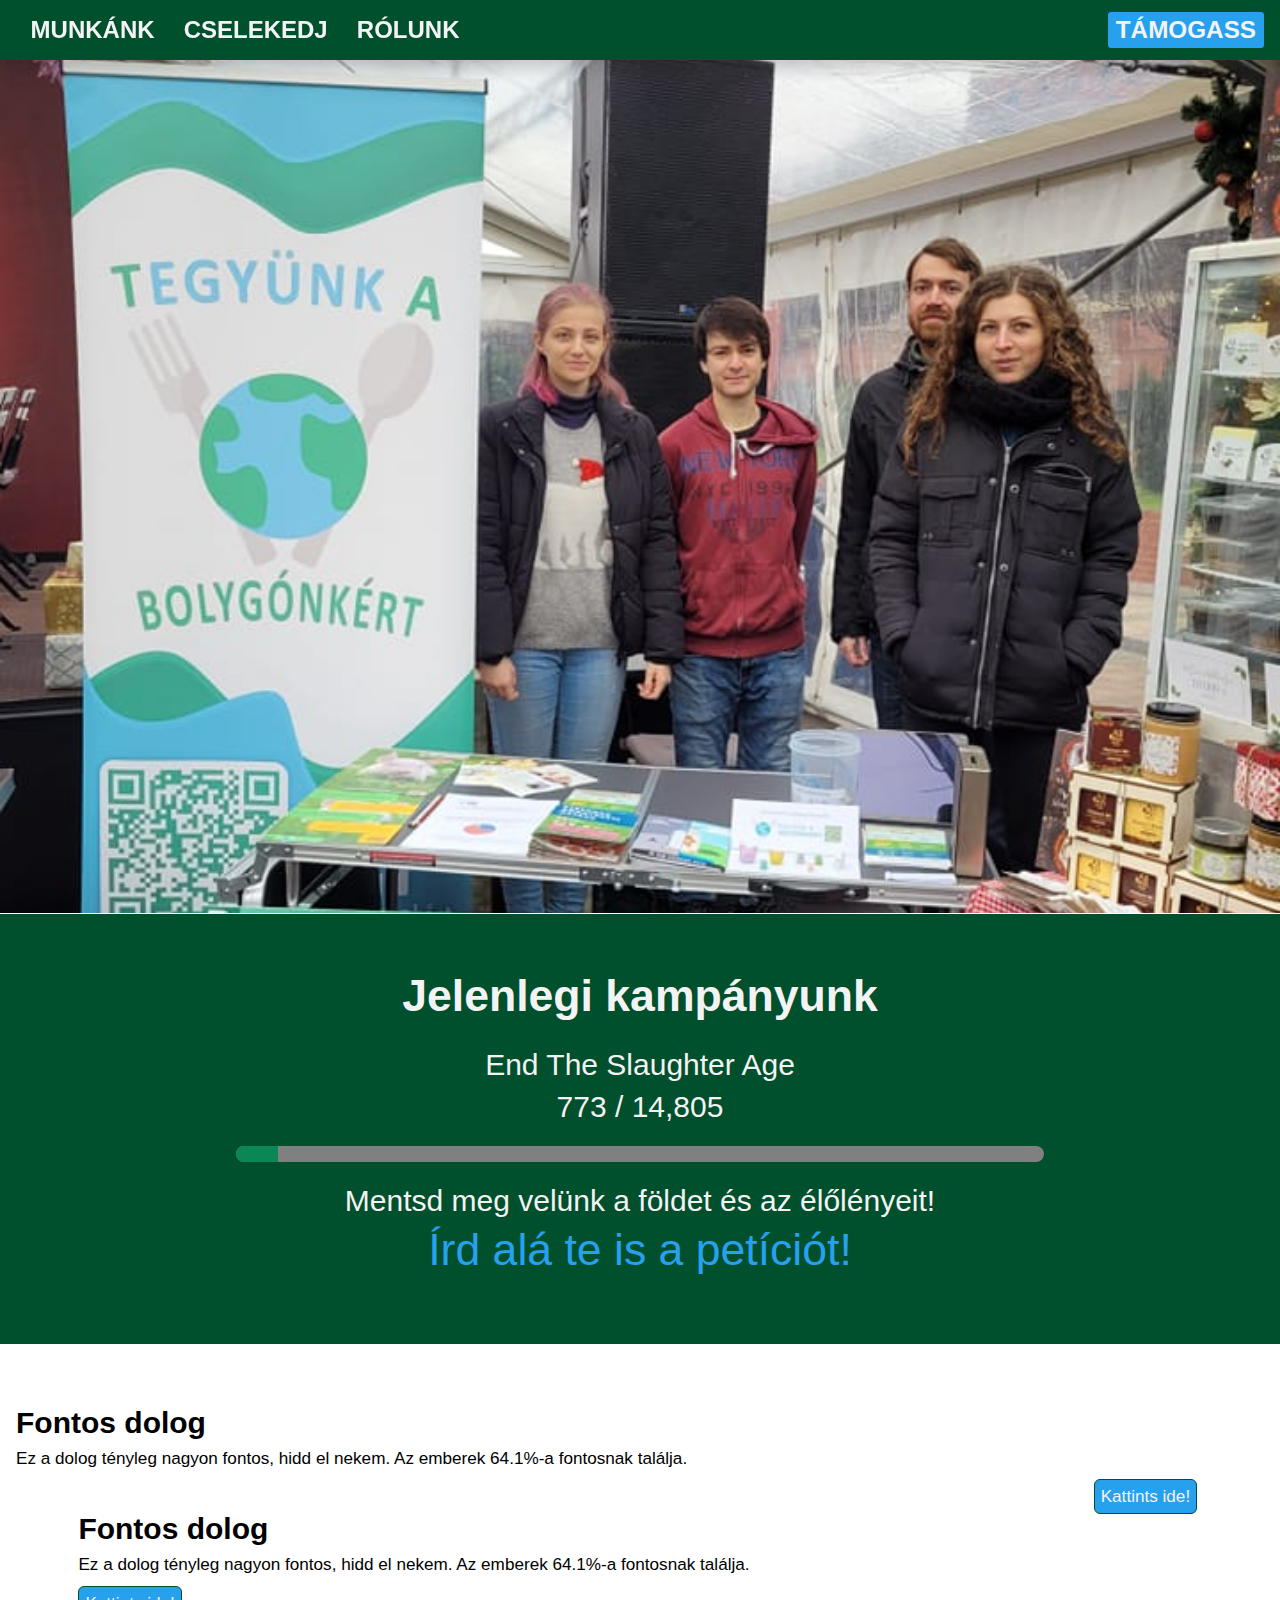
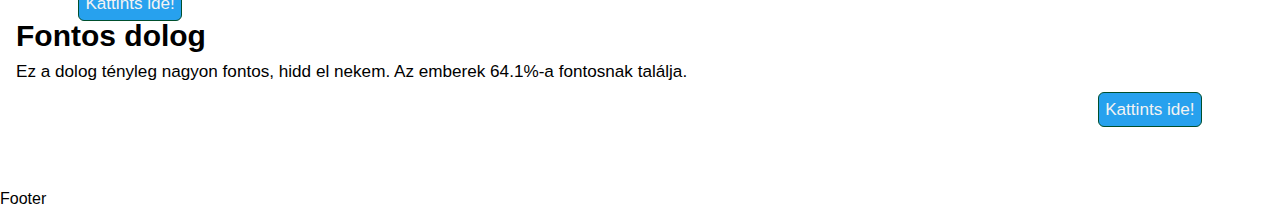
==== commit 45911d55: "Add topics section with styling" ====
--- a/index.html
+++ b/index.html
@@ -58,21 +58,63 @@
 
   <main>
     <section class="hero">
-      <img src="/assets/hero-asztal.jpg" alt="">
+      <img src="./assets/hero-asztal.jpg" alt="">
     </section>
 
     <section class="feature">
       <h2>Jelenlegi kampányunk</h2>
-      <p class="petition">
+      <p>
         End The Slaughter Age
       </p>
-      <p class="petition">
+      <p>
         773 / 14,805
       </p>
       <div class="progress">
         <div class="progress-content"></div>
       </div>
+      <p>Mentsd meg velünk a földet és az élőlényeit!</p>
+      <p><a href="https://eci.ec.europa.eu/025/public/#/screen/home">Írd alá te is a petíciót!</a></p>
     </section>
+
+    <section class="topics">
+      <div class="topic">
+        <div class="text">
+          <h3>Fontos dolog</h3>
+          <p>Ez a dolog tényleg nagyon fontos, hidd el nekem. Az emberek 64.1%-a fontosnak találja.</p>
+          <button>Kattints ide!</button>
+        </div>
+        <div class="img-container">
+          <img src="./assets/home-forest.jpg" alt="">
+          <svg width="0" height="0">
+            <clipPath id="topicClip" clipPathUnits="objectBoundingBox">
+              <path d="M0.218683 1C0.182428 1 0.145003 0.973014 0.115337 0.933602C0.0247635 0.813272 0.0821513 0.657207 0.0687692 0.507195C0.056581 0.370567 -0.0500199 0.20282 0.0413697 0.100528C0.0651044 0.0739615 0.101062 0.0513462 0.154143 0.0353605C0.213517 0.0174795 0.26679 0.0165198 0.348702 0.0236159C0.424317 0.0301665 0.50038 0.0307326 0.575599 0.0206003C0.751983 -0.00315935 0.916505 -0.0229633 0.958849 0.0607458C0.993615 0.154022 0.964989 0.235905 0.939839 0.321267C0.902424 0.448265 0.987813 0.639097 0.999014 0.771017C1.01509 0.960324 0.819212 1.00306 0.636685 0.950344C0.598701 0.939373 0.559299 0.932386 0.513692 0.940201C0.368231 0.965126 0.30429 1 0.218683 1Z"></path>
+            </clipPath>
+          </svg>
+        </div>
+      </div>
+      <div class="topic">
+        <div class="img-container">
+          <img src="./assets/home-forest.jpg" alt="">
+        </div>
+        <div class="text">
+          <h3>Fontos dolog</h3>
+          <p>Ez a dolog tényleg nagyon fontos, hidd el nekem. Az emberek 64.1%-a fontosnak találja.</p>
+          <button>Kattints ide!</button>
+        </div>
+      </div>
+      <div class="topic">
+        <div class="text">
+          <h3>Fontos dolog</h3>
+          <p>Ez a dolog tényleg nagyon fontos, hidd el nekem. Az emberek 64.1%-a fontosnak találja.</p>
+          <button>Kattints ide!</button>
+        </div>
+        <div class="img-container">
+          <img src="./assets/home-forest.jpg" alt="">
+        </div>
+      </div>
+
+    </section>
+
   </main>
 
   <footer>
--- a/styles/home.css
+++ b/styles/home.css
@@ -69,7 +69,7 @@
 
 /* System Fonts */
 body {
-  font-family: system-ui, "Segoe UI", Roboto, Helvetica, Arial, sans-serif, "Apple Color Emoji", "Segoe UI Emoji", "Segoe UI Symbol";
+  font-family: Helvetica, system-ui, "Segoe UI", Roboto, Helvetica, Arial, sans-serif, "Apple Color Emoji", "Segoe UI Emoji", "Segoe UI Symbol";
   display: flex;
   min-height: 100vh;
   flex-direction: column;
@@ -81,8 +81,8 @@
 
 :root {
   --clr-accent: #27A1EE;
-  --clr-light-primary: #0A8754;
-  --clr-dark-primary: #004F2D;
+  --clr-light-primary: #0a8755;
+  --clr-dark-primary: #004f2d;
   --petition-progress: calc((773 / 14805)*100%)
 }
 
@@ -91,8 +91,12 @@
 Header
 #### */
 
-header * {
-  /* border: 1px solid black; */
+header {
+  position: -webkit-sticky; /* Safari */
+  position: sticky;
+  top: 0;
+  z-index: 10;
+  box-shadow: 0px 8px 16px 0px rgba(0,0,0,0.2);;
 }
 
 header {
@@ -101,6 +105,7 @@
   padding: 12px 16px;
   font-weight: 600;
   font-size: clamp(0.875rem, 0.6607rem + 1.0714vw, 1.625rem);
+  
 }
 
 header>nav{
@@ -191,35 +196,48 @@
 Hero
 #### */
 
+.hero {
+  margin-bottom: -2px;
+  padding: 0;
+}
+
 .hero img{
   width: 100%;
   aspect-ratio: 3 / 2;
   object-fit: cover;
   object-position: 0 38%;
+  margin: 0;
 
 }
 
 /* #############
 Current Campaign
 ############# */
+
+.feature {
+  background-color: var(--clr-dark-primary);
+  margin: 0;
+  padding: clamp(2rem, 1.4286rem + 2.8571vw, 4rem) 0;
+  color: #f3f3f3;
+}
 
 .feature h2 {
   font-weight: 800;
   font-size: clamp(1.5rem, 1.0714rem + 2.1429vw, 3rem);
   text-align: center;
-  margin: 64px auto 32px auto;
-}
-
-.petition {
+  margin: 0 auto 32px auto;
+}
+
+.feature p {
   text-align: center;
   margin-bottom: 12px;
   font-size: clamp(1.125rem, 0.875rem + 1.25vw, 2rem);
 }
 
 .progress {
-  height: 10px;
+  height: 16px;
   background-color: grey;
-  margin: 0 calc(20% - 20px);
+  margin: 24px calc(20% - 20px);
   border-radius: 20px;
   overflow: hidden;
 }
@@ -228,4 +246,86 @@
   height: 100%;
   width: var(--petition-progress);
   background-color: #0A8754;
+}
+
+.feature a {
+  color: var(--clr-accent);
+  font-size: clamp(1.5rem, 1.0714rem + 2.1429vw, 3rem);
+  transition: transform 0.5s;
+}
+
+.feature a:hover {
+  transform: scale(1.1);
+  /* transition: transform 0.5s; */
+  color: black;
+}
+
+/* ####
+Topics
+#### */
+
+.topics {
+  padding: 64px 16px;
+}
+
+.topic {
+  display: flex;
+  gap: 5%;
+  align-items: center;
+}
+
+.topic .text {
+  flex: 1 0 50%;
+}
+
+.topic .text h3{
+  font-size: clamp(1.125rem, 0.875rem + 1.25vw, 2rem);
+  font-weight: 600;
+  margin-bottom: 12px;
+}
+
+.topic .text p {
+  font-size: clamp(0.75rem, 0.6429rem + 0.5357vw, 1.125rem);
+}
+
+.topic .img-container  {
+  flex-grow: 1 0  50%;
+  filter: drop-shadow(-1px 6px 3px rgba(50, 50, 0, 0.5));
+}
+
+.topic .img-container>img {
+  clip-path: url(#topicClip);
+  width: 100%;
+}
+
+.topic button {
+  padding: 6px;
+  border-radius: 6px;
+  font-size: clamp(0.75rem, 0.6429rem + 0.5357vw, 1.125rem);
+  font-weight: 500;
+  margin-top: 12px;
+  float: right;
+
+  background-color: var(--clr-accent);
+  color: #f3f3f3;
+  border: 1px solid var(--clr-dark-primary);
+
+  /* transition: background-color 2s;
+  transition: color 0.25s */
+}
+
+.topic button {
+  background-color: var(--clr-accent);
+  color: #f3f3f3;
+  transition: all 0.25s;
+}
+
+.topic button:hover {
+  background-color: #f3f3f3;
+  color: var(--clr-accent);
+  transition: all 2s;
+}
+
+.topic:nth-of-type(2) button {
+  float: left;
 }